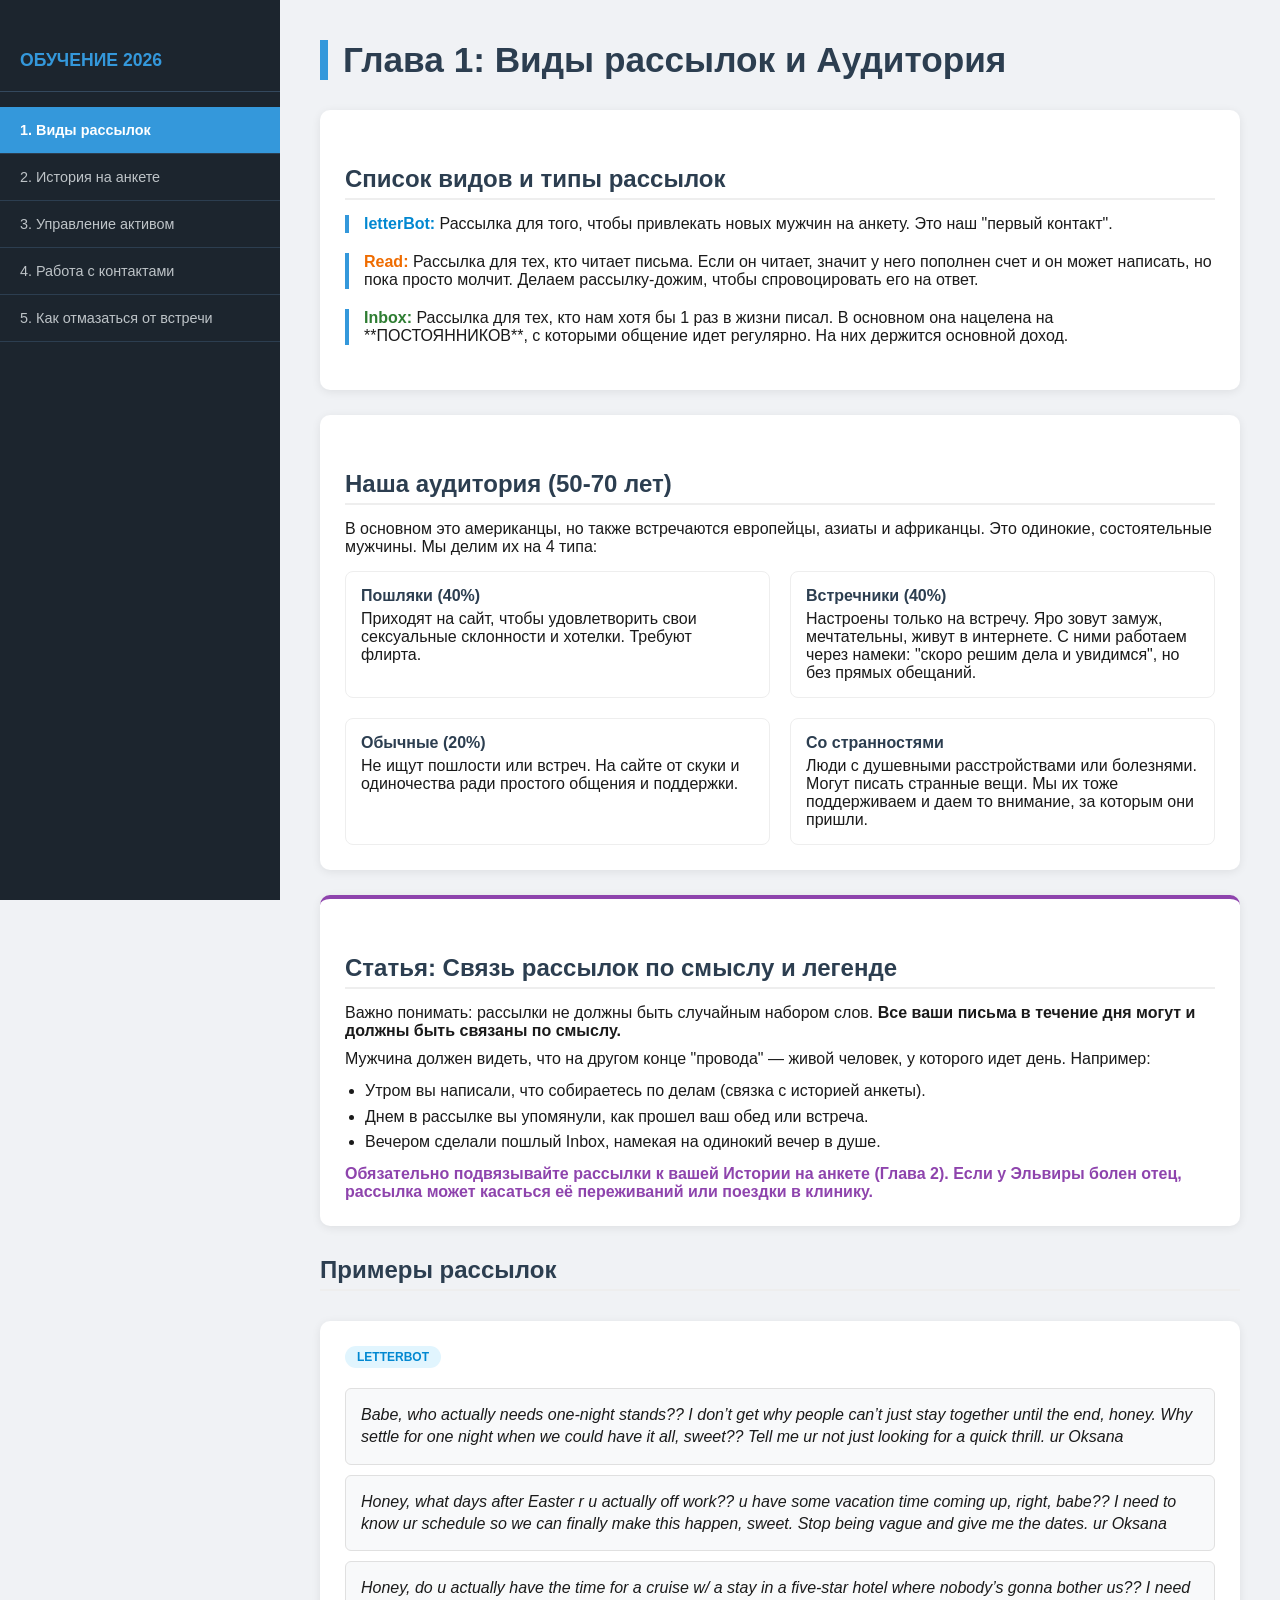
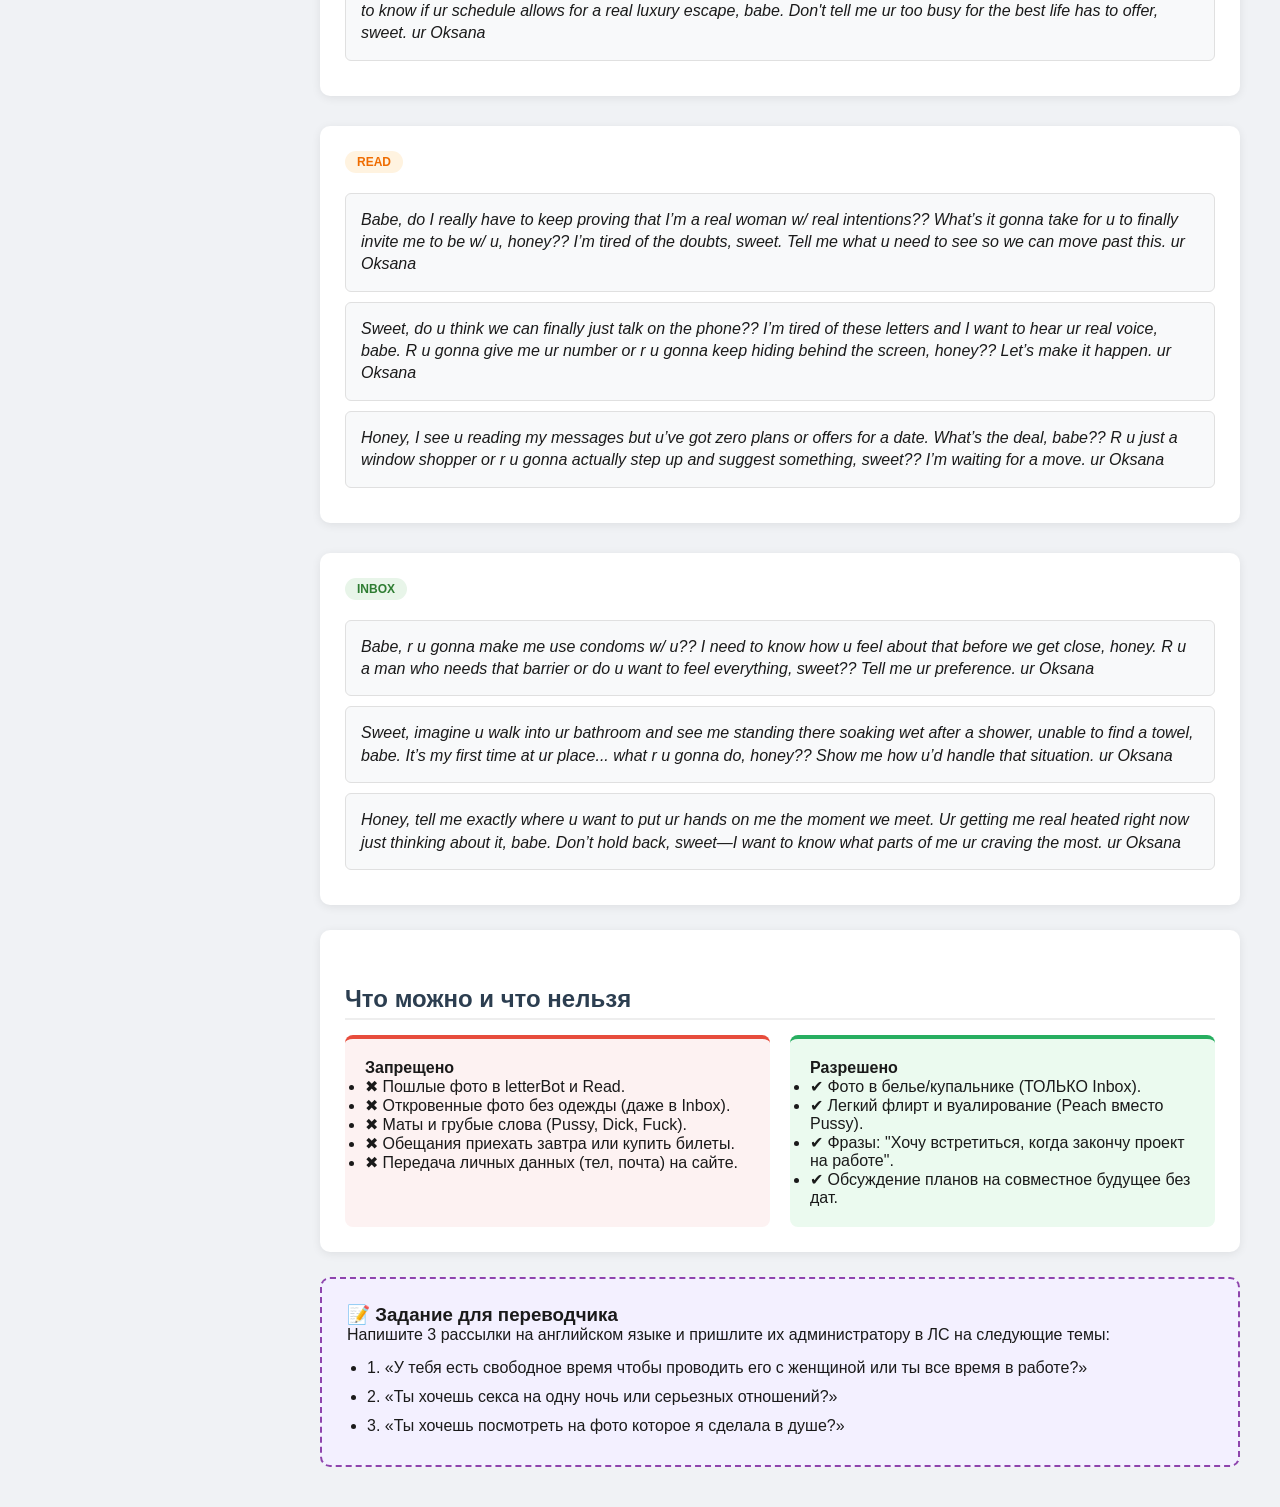
==== index.html @ b9595ec0 "Rename chapter1.html to index.html" ====
<!DOCTYPE html>
<html lang="ru">
<head>
    <meta charset="UTF-8">
    <meta name="viewport" content="width=device-width, initial-scale=1.0">
    <title>ОБУЧЕНИЕ 2026 - Глава 1: Виды рассылок</title>
    <link rel="stylesheet" href="style.css">
    <style>
        .sidebar ul li { padding: 0; }
        .sidebar ul li a { display: block; padding: 15px 20px; color: #bdc3c7; text-decoration: none; width: 100%; }
        .sidebar li.active a { color: white; }
        .type-desc { margin-bottom: 20px; border-left: 4px solid #3498db; padding-left: 15px; }
        .mail-category { margin-top: 30px; }
    </style>
</head>
<body>

    <div class="sidebar">
        <h2>ОБУЧЕНИЕ 2026</h2>
        <ul>
            <li class="active"><a href="chapter1.html">1. Виды рассылок</a></li>
            <li><a href="chapter2.html">2. История на анкете</a></li>
            <li><a href="chapter3.html">3. Управление активом</a></li>
            <li><a href="chapter4.html">4. Работа с контактами</a></li>
            <li><a href="chapter5.html">5. Как отмазаться от встречи</a></li>
        </ul>
    </div>

    <div class="main-content">
        <h1>Глава 1: Виды рассылок и Аудитория</h1>

        <div class="card">
            <h2>Список видов и типы рассылок</h2>
            <div class="type-desc">
                <b style="color: #0288d1;">letterBot:</b> Рассылка для того, чтобы привлекать новых мужчин на анкету. Это наш "первый контакт".
            </div>
            <div class="type-desc">
                <b style="color: #ef6c00;">Read:</b> Рассылка для тех, кто читает письма. Если он читает, значит у него пополнен счет и он может написать, но пока просто молчит. Делаем рассылку-дожим, чтобы спровоцировать его на ответ.
            </div>
            <div class="type-desc">
                <b style="color: #2e7d32;">Inbox:</b> Рассылка для тех, кто нам хотя бы 1 раз в жизни писал. В основном она нацелена на **ПОСТОЯННИКОВ**, с которыми общение идет регулярно. На них держится основной доход.
            </div>
        </div>

        <div class="card">
            <h2>Наша аудитория (50-70 лет)</h2>
            <p>В основном это американцы, но также встречаются европейцы, азиаты и африканцы. Это одинокие, состоятельные мужчины. Мы делим их на 4 типа:</p>
            <div class="audience-grid">
                <div class="audience-item">
                    <b>Пошляки (40%)</b>
                    Приходят на сайт, чтобы удовлетворить свои сексуальные склонности и хотелки. Требуют флирта.
                </div>
                <div class="audience-item">
                    <b>Встречники (40%)</b>
                    Настроены только на встречу. Яро зовут замуж, мечтательны, живут в интернете. С ними работаем через намеки: "скоро решим дела и увидимся", но без прямых обещаний.
                </div>
                <div class="audience-item">
                    <b>Обычные (20%)</b>
                    Не ищут пошлости или встреч. На сайте от скуки и одиночества ради простого общения и поддержки.
                </div>
                <div class="audience-item">
                    <b>Со странностями</b>
                    Люди с душевными расстройствами или болезнями. Могут писать странные вещи. Мы их тоже поддерживаем и даем то внимание, за которым они пришли.
                </div>
            </div>
        </div>

        <div class="card" style="border-top: 4px solid #8e44ad;">
            <h2>Статья: Связь рассылок по смыслу и легенде</h2>
            <p>Важно понимать: рассылки не должны быть случайным набором слов. <b>Все ваши письма в течение дня могут и должны быть связаны по смыслу.</b></p>
            <p style="margin-top: 10px;">Мужчина должен видеть, что на другом конце "провода" — живой человек, у которого идет день. Например:</p>
            <ul style="margin-left: 20px; margin-top: 10px; line-height: 1.6;">
                <li>Утром вы написали, что собираетесь по делам (связка с историей анкеты).</li>
                <li>Днем в рассылке вы упомянули, как прошел ваш обед или встреча.</li>
                <li>Вечером сделали пошлый Inbox, намекая на одинокий вечер в душе.</li>
            </ul>
            <p style="margin-top: 10px; font-weight: bold; color: #8e44ad;">Обязательно подвязывайте рассылки к вашей Истории на анкете (Глава 2). Если у Эльвиры болен отец, рассылка может касаться её переживаний или поездки в клинику.</p>
        </div>

        <h2>Примеры рассылок</h2>
        
        <div class="card mail-category">
            <span class="type-tag tag-bot">letterBot</span>
            <div class="mail-example">Babe, who actually needs one-night stands?? I don’t get why people can’t just stay together until the end, honey. Why settle for one night when we could have it all, sweet?? Tell me ur not just looking for a quick thrill. ur Oksana</div>
            <div class="mail-example">Honey, what days after Easter r u actually off work?? u have some vacation time coming up, right, babe?? I need to know ur schedule so we can finally make this happen, sweet. Stop being vague and give me the dates. ur Oksana</div>
            <div class="mail-example">Honey, do u actually have the time for a cruise w/ a stay in a five-star hotel where nobody’s gonna bother us?? I need to know if ur schedule allows for a real luxury escape, babe. Don't tell me ur too busy for the best life has to offer, sweet. ur Oksana</div>
        </div>

        <div class="card mail-category">
            <span class="type-tag tag-read">Read</span>
            <div class="mail-example">Babe, do I really have to keep proving that I’m a real woman w/ real intentions?? What’s it gonna take for u to finally invite me to be w/ u, honey?? I’m tired of the doubts, sweet. Tell me what u need to see so we can move past this. ur Oksana</div>
            <div class="mail-example">Sweet, do u think we can finally just talk on the phone?? I’m tired of these letters and I want to hear ur real voice, babe. R u gonna give me ur number or r u gonna keep hiding behind the screen, honey?? Let’s make it happen. ur Oksana</div>
            <div class="mail-example">Honey, I see u reading my messages but u’ve got zero plans or offers for a date. What’s the deal, babe?? R u just a window shopper or r u gonna actually step up and suggest something, sweet?? I’m waiting for a move. ur Oksana</div>
        </div>

        <div class="card mail-category">
            <span class="type-tag tag-inbox">Inbox</span>
            <div class="mail-example">Babe, r u gonna make me use condoms w/ u?? I need to know how u feel about that before we get close, honey. R u a man who needs that barrier or do u want to feel everything, sweet?? Tell me ur preference. ur Oksana</div>
            <div class="mail-example">Sweet, imagine u walk into ur bathroom and see me standing there soaking wet after a shower, unable to find a towel, babe. It’s my first time at ur place... what r u gonna do, honey?? Show me how u’d handle that situation. ur Oksana</div>
            <div class="mail-example">Honey, tell me exactly where u want to put ur hands on me the moment we meet. Ur getting me real heated right now just thinking about it, babe. Don’t hold back, sweet—I want to know what parts of me ur craving the most. ur Oksana</div>
        </div>

        <div class="card">
            <h2>Что можно и что нельзя</h2>
            <div class="rules-container">
                <div class="rule-box rule-deny">
                    <h4>Запрещено</h4>
                    <ul>
                        <li>✖ Пошлые фото в letterBot и Read.</li>
                        <li>✖ Откровенные фото без одежды (даже в Inbox).</li>
                        <li>✖ Маты и грубые слова (Pussy, Dick, Fuck).</li>
                        <li>✖ Обещания приехать завтра или купить билеты.</li>
                        <li>✖ Передача личных данных (тел, почта) на сайте.</li>
                    </ul>
                </div>
                <div class="rule-box rule-allow">
                    <h4>Разрешено</h4>
                    <ul>
                        <li>✔ Фото в белье/купальнике (ТОЛЬКО Inbox).</li>
                        <li>✔ Легкий флирт и вуалирование (Peach вместо Pussy).</li>
                        <li>✔ Фразы: "Хочу встретиться, когда закончу проект на работе".</li>
                        <li>✔ Обсуждение планов на совместное будущее без дат.</li>
                    </ul>
                </div>
            </div>
        </div>

        <div class="task-box">
            <h3>📝 Задание для переводчика</h3>
            <p>Напишите 3 рассылки на английском языке и пришлите их администратору в ЛС на следующие темы:</p>
            <ul style="margin-left: 20px; margin-top: 10px; line-height: 1.8;">
                <li>1. «У тебя есть свободное время чтобы проводить его с женщиной или ты все время в работе?»</li>
                <li>2. «Ты хочешь секса на одну ночь или серьезных отношений?»</li>
                <li>3. «Ты хочешь посмотреть на фото которое я сделала в душе?»</li>
            </ul>
        </div>
    </div>

</body>
</html>
---- style.css ----
* { box-sizing: border-box; margin: 0; padding: 0; font-family: 'Arial', sans-serif; }
body { display: flex; background-color: #f0f2f5; color: #1a1a1a; min-height: 100vh; }

.sidebar { width: 280px; background-color: #1c252e; color: #ecf0f1; position: fixed; height: 100%; padding: 20px 0; }
.sidebar h2 { padding: 0 20px 20px; font-size: 1.1rem; border-bottom: 1px solid #34495e; color: #3498db; }
.sidebar ul { list-style: none; margin-top: 10px; }
.sidebar a { text-decoration: none; color: #bdc3c7; }
.sidebar li { padding: 15px 20px; border-bottom: 1px solid #2c3e50; cursor: pointer; font-size: 0.9rem; transition: 0.2s; }
.sidebar li:hover { background-color: #2c3e50; color: white; }
.sidebar li.active { background-color: #3498db; color: white; font-weight: bold; }

.main-content { margin-left: 280px; padding: 40px; width: calc(100% - 280px); }
h1 { font-size: 2.2rem; color: #2c3e50; margin-bottom: 30px; border-left: 8px solid #3498db; padding-left: 15px; }
h2 { font-size: 1.5rem; margin: 30px 0 15px; color: #2c3e50; border-bottom: 2px solid #eee; padding-bottom: 5px; }

.card { background: white; border-radius: 10px; padding: 25px; margin-bottom: 25px; box-shadow: 0 2px 10px rgba(0,0,0,0.08); }
.type-tag { display: inline-block; padding: 4px 12px; border-radius: 20px; font-size: 0.75rem; font-weight: bold; text-transform: uppercase; margin-bottom: 10px; }
.tag-bot { background: #e1f5fe; color: #0288d1; }
.tag-read { background: #fff3e0; color: #ef6c00; }
.tag-inbox { background: #e8f5e9; color: #2e7d32; }

.mail-example { background: #f8f9fa; border: 1px solid #e0e0e0; padding: 15px; border-radius: 6px; margin: 10px 0; font-style: italic; line-height: 1.4; }
.audience-grid { display: grid; grid-template-columns: 1fr 1fr; gap: 20px; margin-top: 15px; }
.audience-item { border: 1px solid #eee; padding: 15px; border-radius: 8px; }
.audience-item b { color: #2c3e50; display: block; margin-bottom: 5px; }

.rules-container { display: flex; gap: 20px; }
.rule-box { flex: 1; padding: 20px; border-radius: 8px; }
.rule-allow { background-color: #ebfaef; border-top: 4px solid #27ae60; }
.rule-deny { background-color: #fdf2f2; border-top: 4px solid #e74c3c; }

.important-note { background: #fff9db; border-left: 5px solid #fcc419; padding: 15px; border-radius: 4px; margin: 20px 0; }
.task-box { background: #f3f0ff; border: 2px dashed #8e44ad; padding: 25px; border-radius: 10px; }
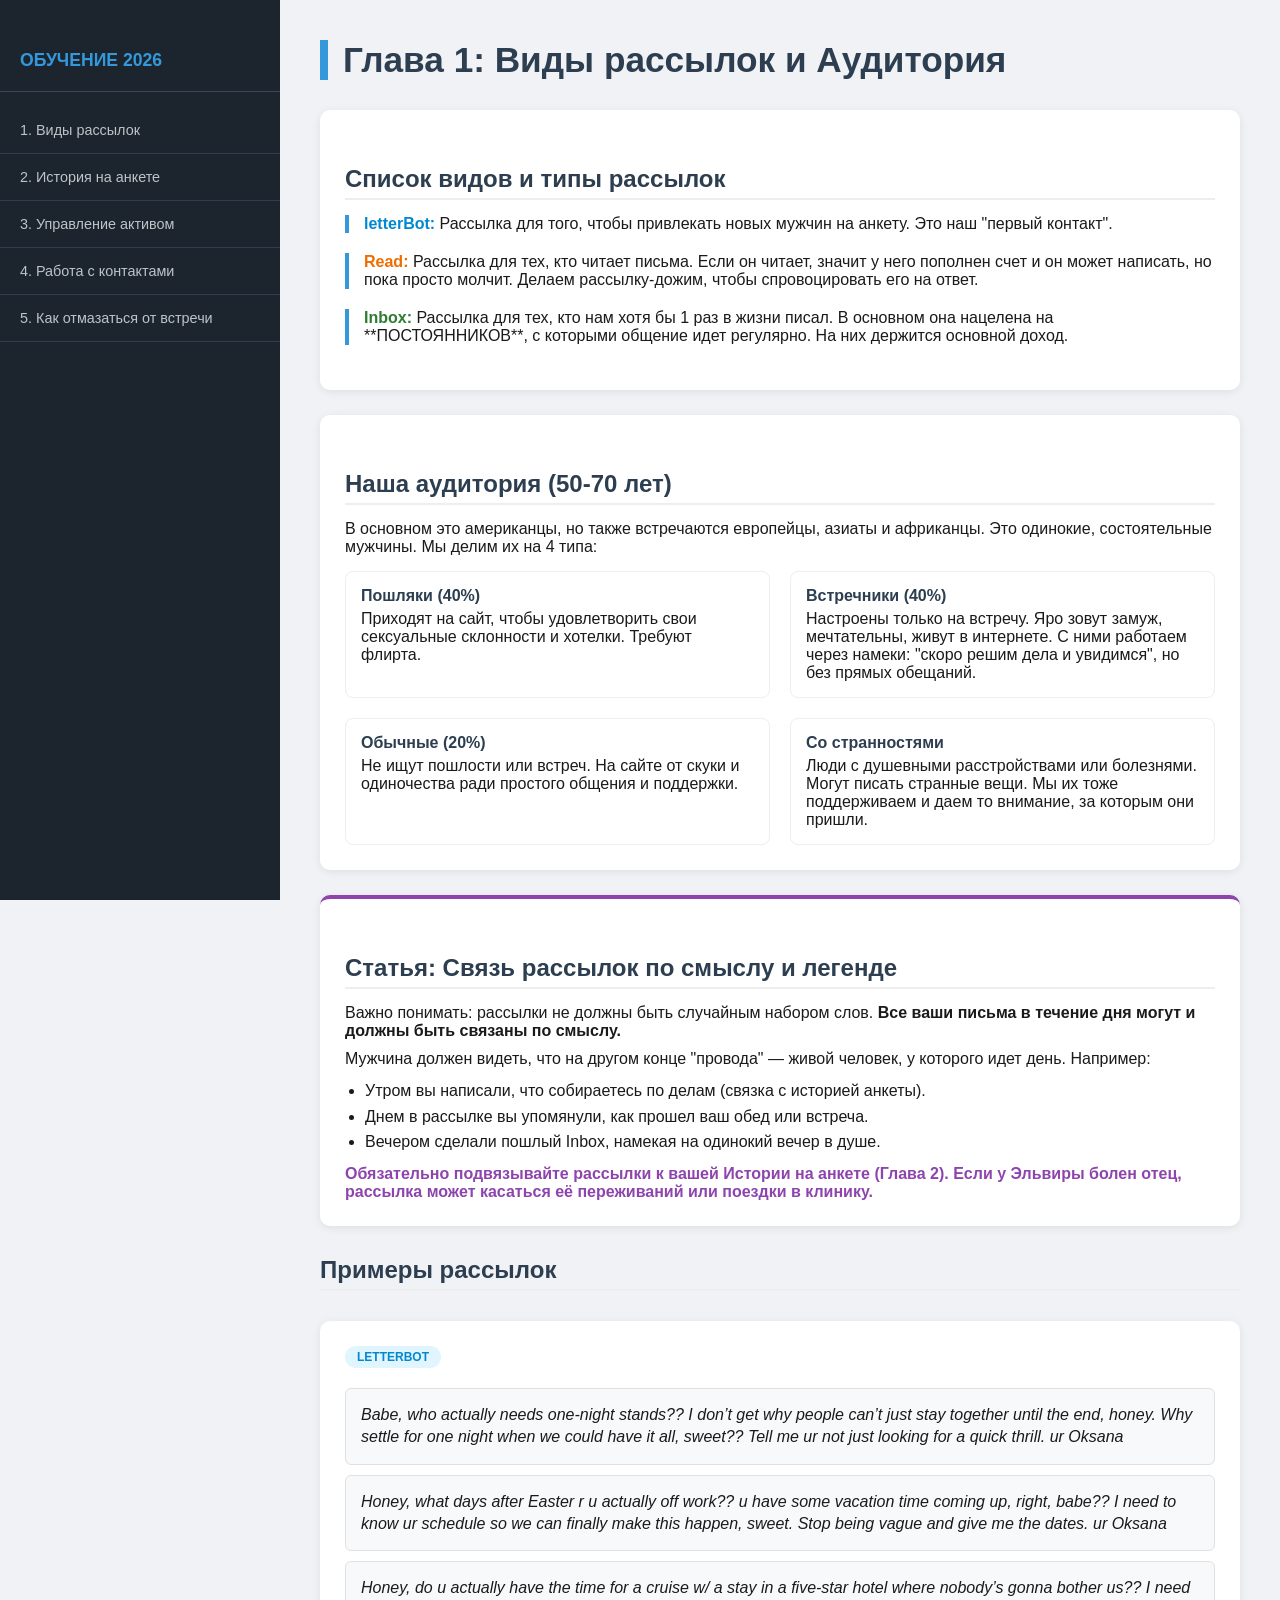
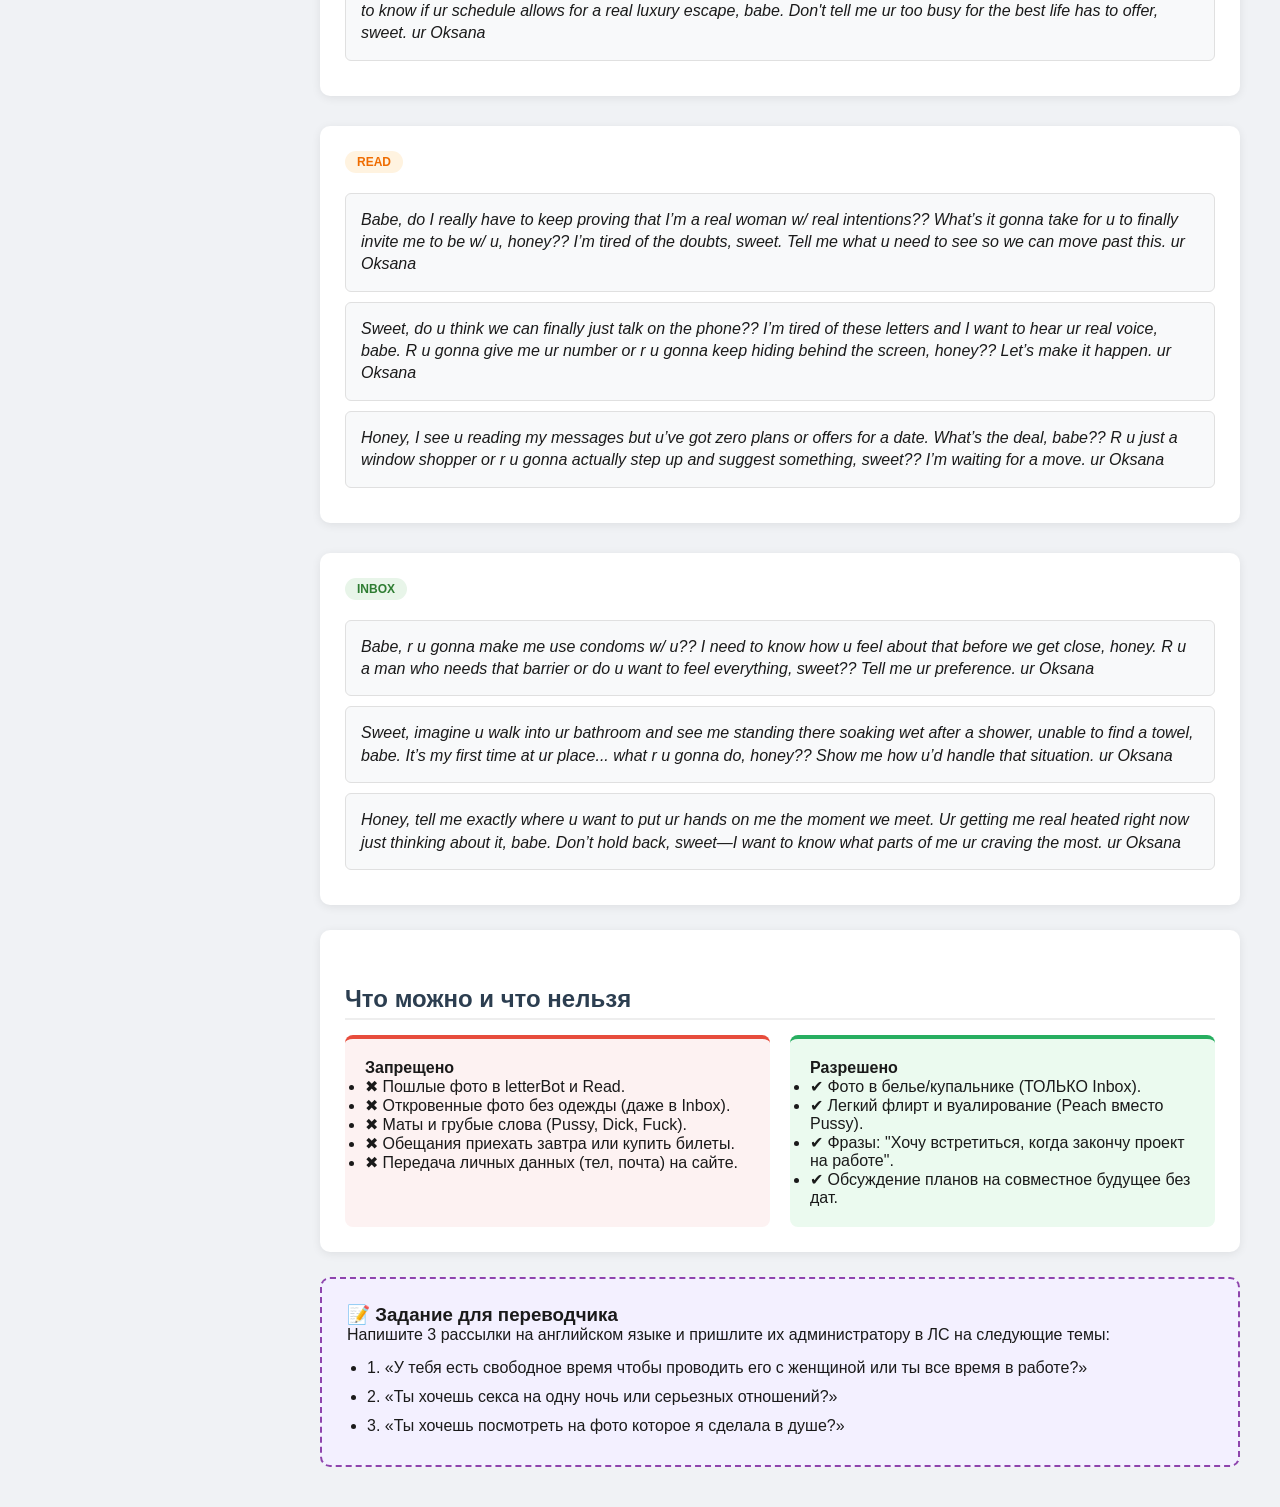
==== commit f1ec692b: "Update index.html" ====
--- a/index.html
+++ b/index.html
@@ -18,7 +18,7 @@
     <div class="sidebar">
         <h2>ОБУЧЕНИЕ 2026</h2>
         <ul>
-            <li class="active"><a href="chapter1.html">1. Виды рассылок</a></li>
+            <li><a href="index.html">1. Виды рассылок</a></li>
             <li><a href="chapter2.html">2. История на анкете</a></li>
             <li><a href="chapter3.html">3. Управление активом</a></li>
             <li><a href="chapter4.html">4. Работа с контактами</a></li>
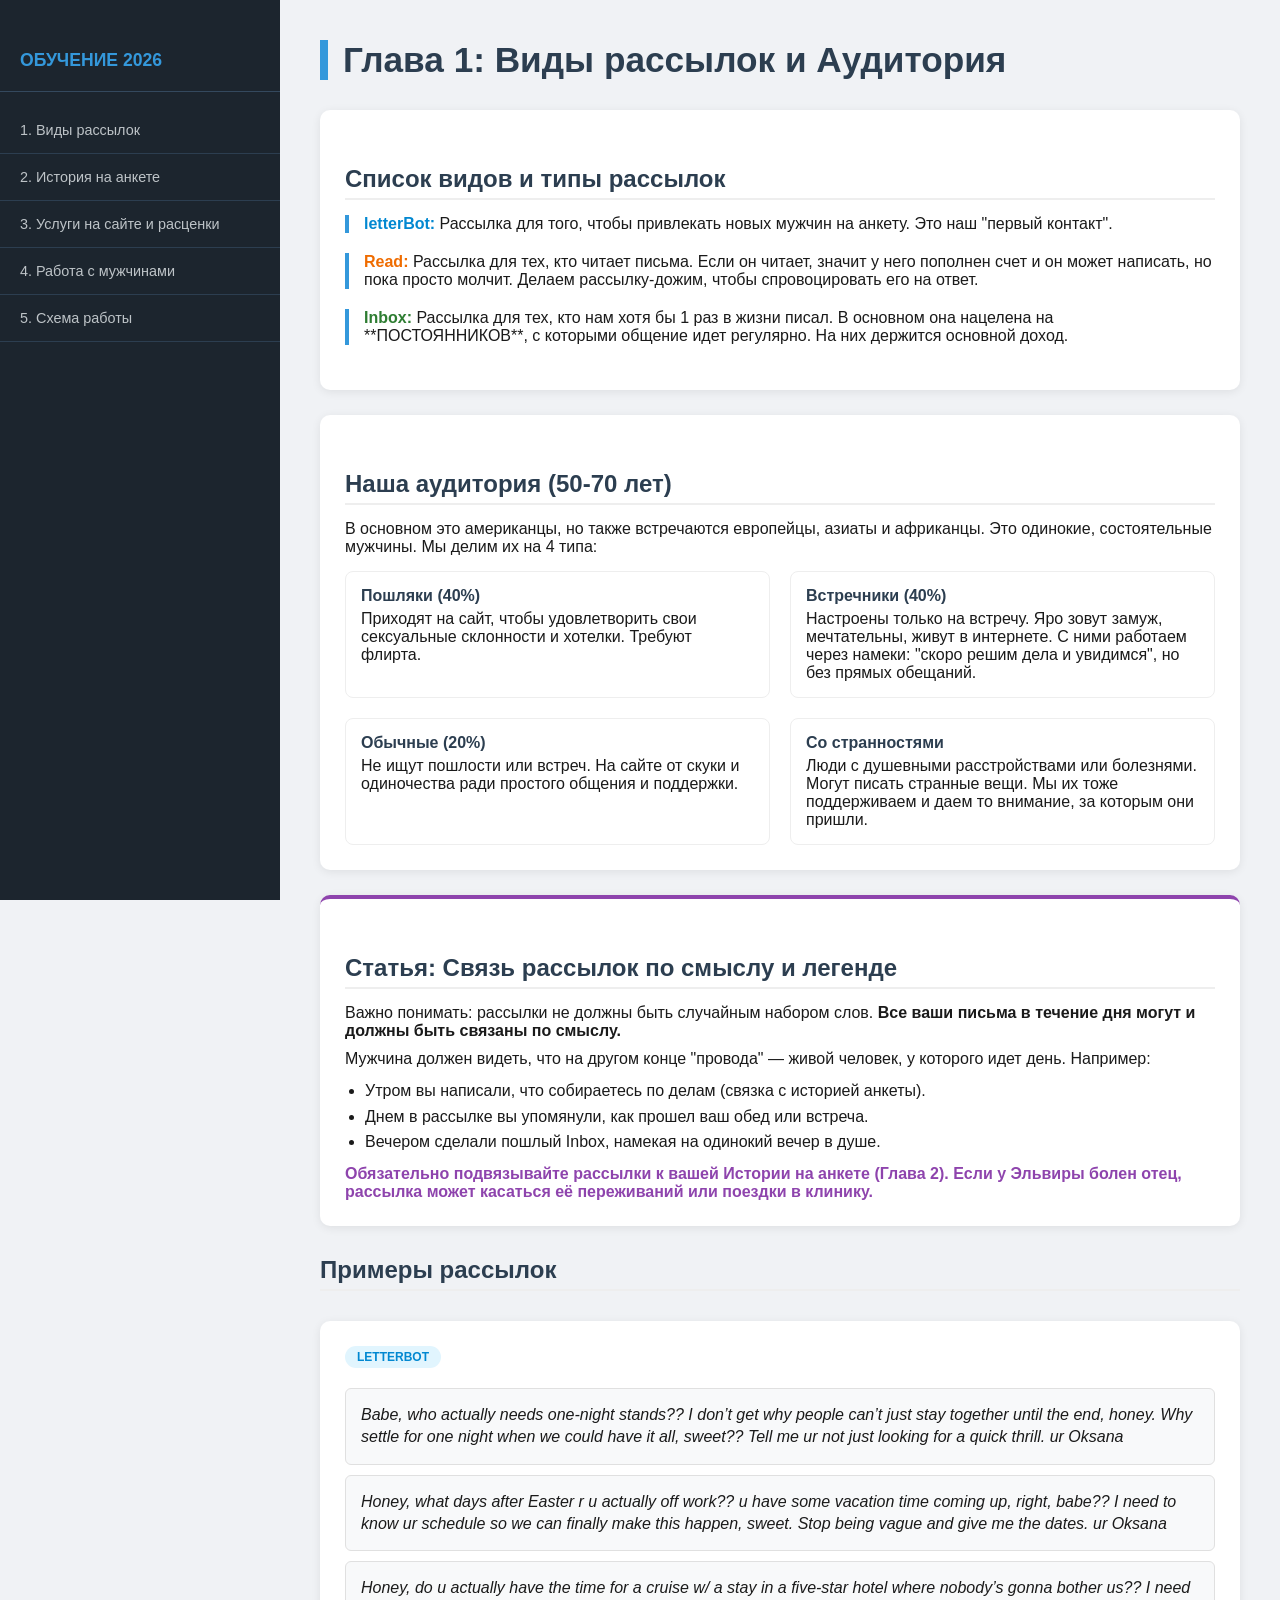
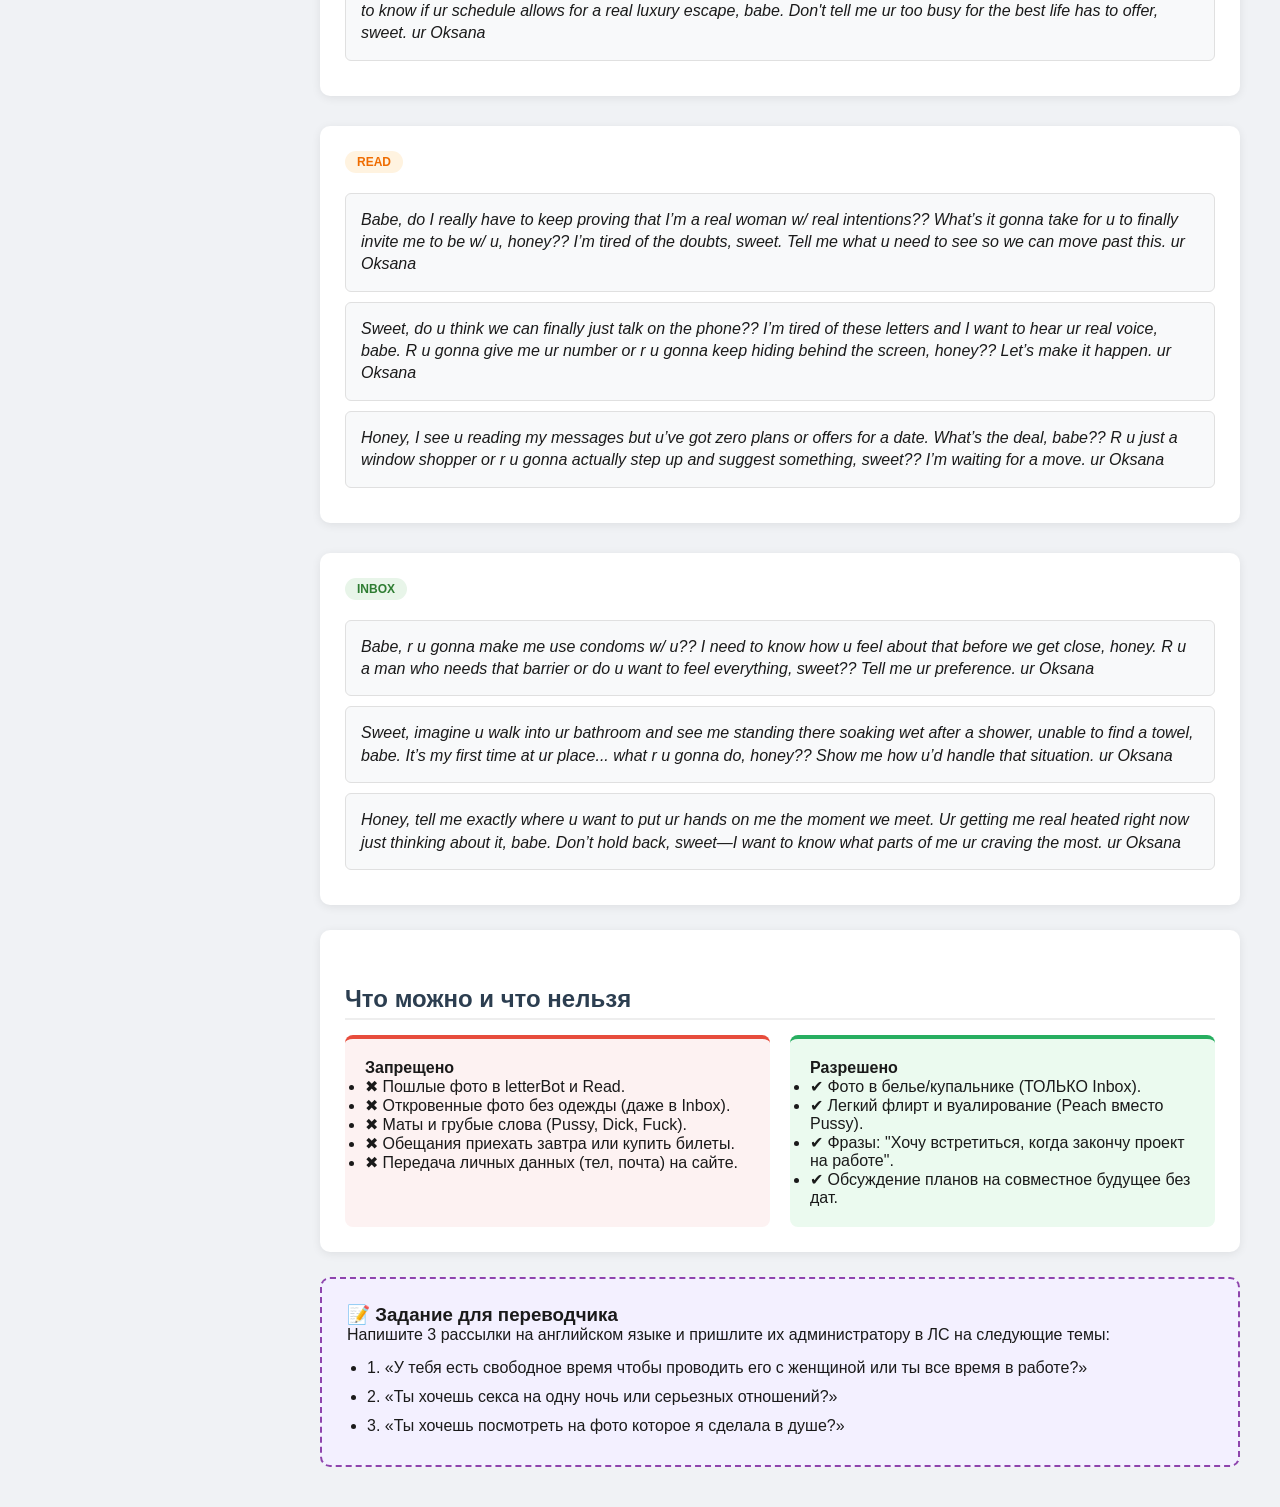
==== commit bd65fcd4: "Update index.html" ====
--- a/index.html
+++ b/index.html
@@ -16,15 +16,15 @@
 <body>
 
     <div class="sidebar">
-        <h2>ОБУЧЕНИЕ 2026</h2>
-        <ul>
-            <li><a href="index.html">1. Виды рассылок</a></li>
-            <li><a href="chapter2.html">2. История на анкете</a></li>
-            <li><a href="chapter3.html">3. Управление активом</a></li>
-            <li><a href="chapter4.html">4. Работа с контактами</a></li>
-            <li><a href="chapter5.html">5. Как отмазаться от встречи</a></li>
-        </ul>
-    </div>
+    <h2>ОБУЧЕНИЕ 2026</h2>
+    <ul>
+        <li><a href="index.html">1. Виды рассылок</a></li>
+        <li><a href="chapter2.html">2. История на анкете</a></li>
+        <li><a href="chapter3.html">3. Услуги на сайте и расценки</a></li>
+        <li><a href="chapter4.html">4. Работа с мужчинами</a></li>
+        <li><a href="chapter5.html">5. Схема работы</a></li>
+    </ul>
+</div>
 
     <div class="main-content">
         <h1>Глава 1: Виды рассылок и Аудитория</h1>
